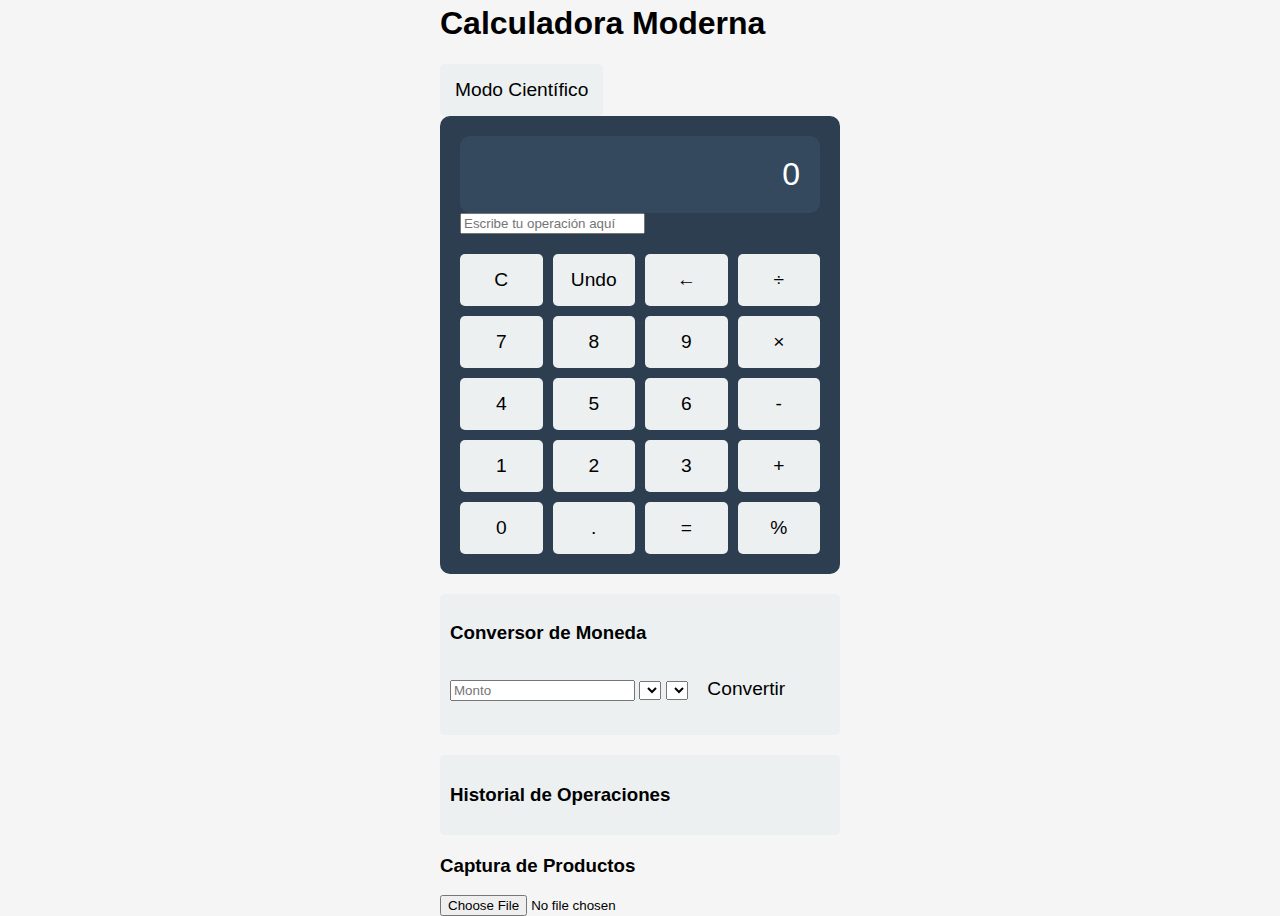
==== index.html @ 0acf36b3 "Primer commit: subir la calculadora y convertidor" ====
<!DOCTYPE html>
<html lang="es">
<head>
    <meta charset="UTF-8">
    <meta name="viewport" content="width=device-width, initial-scale=1.0">
    <title>Calculadora Moderna</title>
    <link rel="stylesheet" href="style.css">
</head>
<body>
    <div class="container">
        <h1>Calculadora Moderna</h1>

        <!-- Botón para cambiar entre básico y científico -->
        <div class="mode-toggle">
            <button onclick="toggleMode()">Modo Científico</button>
        </div>

        <!-- Sección de la calculadora -->
        <div class="calculator">
            <div id="display" class="display">0</div>

            <!-- Campo de entrada para escritura manual -->
            <input type="text" id="manualInput" placeholder="Escribe tu operación aquí" onkeyup="evaluateInput(event)">

            <!-- Botones de la calculadora básica -->
            <div class="buttons basic-mode">
                <button onclick="clearDisplay()">C</button>
                <button onclick="undo()">Undo</button> <!-- Nuevo botón de Undo -->
                <button onclick="deleteLast()">←</button>
                <button onclick="appendToDisplay('/')">÷</button>

                <button onclick="appendToDisplay('7')">7</button>
                <button onclick="appendToDisplay('8')">8</button>
                <button onclick="appendToDisplay('9')">9</button>
                <button onclick="appendToDisplay('*')">×</button>

                <button onclick="appendToDisplay('4')">4</button>
                <button onclick="appendToDisplay('5')">5</button>
                <button onclick="appendToDisplay('6')">6</button>
                <button onclick="appendToDisplay('-')">-</button>

                <button onclick="appendToDisplay('1')">1</button>
                <button onclick="appendToDisplay('2')">2</button>
                <button onclick="appendToDisplay('3')">3</button>
                <button onclick="appendToDisplay('+')">+</button>

                <button onclick="appendToDisplay('0')" class="zero">0</button>
                <button onclick="appendToDisplay('.')">.</button>
                <button onclick="calculate()">=</button>
                <button onclick="calculatePercentage()">%</button> <!-- Nuevo botón de Porcentaje -->
            </div>

            <!-- Botones de la calculadora científica -->
            <div class="buttons scientific-mode" style="display:none;">
                <button onclick="appendToDisplay('sin(')">sin</button>
                <button onclick="appendToDisplay('cos(')">cos</button>
                <button onclick="appendToDisplay('tan(')">tan</button>
                <button onclick="appendToDisplay('sqrt(')">√</button>

                <button onclick="appendToDisplay('log(')">log</button>
                <button onclick="appendToDisplay('pow(')">^</button>
                <button onclick="appendToDisplay('exp(')">exp</button>
                <button onclick="appendToDisplay('(')">(</button>

                <button onclick="appendToDisplay(')')">)</button>
                <button onclick="clearDisplay()">C</button>
                <button onclick="deleteLast()">←</button>
                <button onclick="calculate()">=</button>
            </div>
        </div>

        <!-- Sección de conversión de moneda -->
        <div class="currency-converter">
            <h3>Conversor de Moneda</h3>
            <input type="number" id="amount" placeholder="Monto">
            <select id="fromCurrency"></select>
            <select id="toCurrency"></select>
            <button onclick="convertCurrency()">Convertir</button>
            <div id="conversionResult"></div>
        </div>

        <!-- Sección del historial -->
        <div class="history">
            <h3>Historial de Operaciones</h3>
            <ul id="historyList"></ul>
        </div>

        <!-- Sección para capturar imágenes -->
        <div class="photo-section">
            <h3>Captura de Productos</h3>
            <input type="file" accept="image/*" id="capture" onchange="addPhoto()">
            <div id="photoGallery"></div>
        </div>
    </div>

    <script src="script.js"></script>
</body>
</html>
---- style.css ----
body {
    font-family: Arial, sans-serif;
    display: flex;
    justify-content: center;
    align-items: center;
    background-color: #f5f5f5;
    height: 100vh;
    margin: 0;
}

.container {
    width: 400px;
}

.calculator {
    background-color: #2c3e50;
    padding: 20px;
    border-radius: 10px;
}

.display {
    background-color: #34495e;
    color: white;
    font-size: 2em;
    padding: 20px;
    text-align: right;
    border-radius: 10px;
}

.buttons {
    display: grid;
    grid-template-columns: repeat(4, 1fr);
    grid-gap: 10px;
    margin-top: 20px;
}

button {
    font-size: 1.2em;
    padding: 15px;
    background-color: #ecf0f1;
    border: none;
    border-radius: 5px;
    cursor: pointer;
}

button:active {
    background-color: #bdc3c7;
}

.history {
    margin-top: 20px;
    background-color: #ecf0f1;
    padding: 10px;
    border-radius: 5px;
}

#historyList {
    list-style-type: none;
    padding: 0;
}

.history-list-item {
    display: flex;
    justify-content: space-between;
    margin-bottom: 5px;
}

.history-list-item button {
    background-color: #e74c3c;
    color: white;
    border: none;
    border-radius: 3px;
    cursor: pointer;
}

.photo-section {
    margin-top: 20px;
}

#photoGallery {
    display: flex;
    flex-wrap: wrap;
}

#photoGallery img {
    width: 80px;
    height: 80px;
    margin: 5px;
    border-radius: 5px;
}

/* Estilos para la sección de conversión de moneda */
.currency-converter {
    margin-top: 20px;
    background-color: #ecf0f1;
    padding: 10px;
    border-radius: 5px;
}

#conversionResult {
    margin-top: 10px;
    font-size: 1.2em;
}
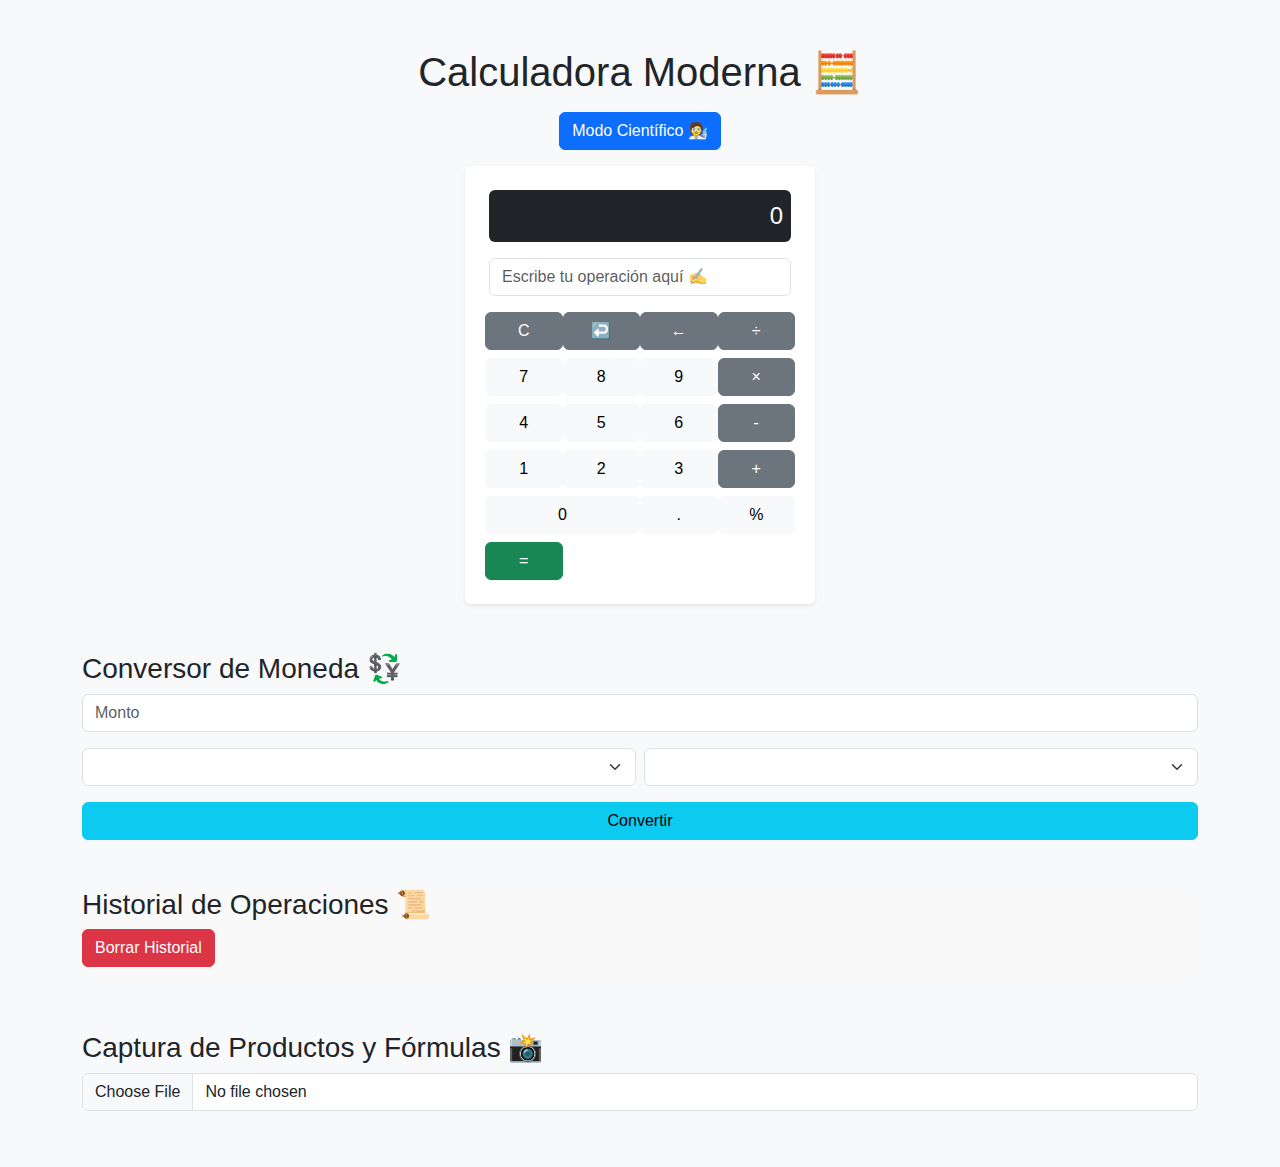
==== commit 69b70b73: "Actualizacion" ====
--- a/index.html
+++ b/index.html
@@ -4,95 +4,107 @@
     <meta charset="UTF-8">
     <meta name="viewport" content="width=device-width, initial-scale=1.0">
     <title>Calculadora Moderna</title>
+    <link href="https://cdn.jsdelivr.net/npm/bootstrap@5.3.0-alpha3/dist/css/bootstrap.min.css" rel="stylesheet">
     <link rel="stylesheet" href="style.css">
 </head>
-<body>
-    <div class="container">
-        <h1>Calculadora Moderna</h1>
+<body class="bg-light">
+
+    <div class="container my-5">
+        <h1 class="text-center">Calculadora Moderna 🧮</h1>
 
         <!-- Botón para cambiar entre básico y científico -->
-        <div class="mode-toggle">
-            <button onclick="toggleMode()">Modo Científico</button>
+        <div class="text-center my-3">
+            <button class="btn btn-primary" onclick="toggleMode()">Modo Científico 🧑‍🔬</button>
         </div>
 
         <!-- Sección de la calculadora -->
-        <div class="calculator">
-            <div id="display" class="display">0</div>
+        <div class="calculator bg-white p-4 rounded shadow-sm mx-auto" style="max-width: 350px;">
+            <div id="display" class="display text-end mb-3 p-2 bg-dark text-white rounded">0</div>
 
             <!-- Campo de entrada para escritura manual -->
-            <input type="text" id="manualInput" placeholder="Escribe tu operación aquí" onkeyup="evaluateInput(event)">
+            <input type="text" id="manualInput" class="form-control mb-3" placeholder="Escribe tu operación aquí ✍️" onkeyup="evaluateInput(event)">
 
             <!-- Botones de la calculadora básica -->
-            <div class="buttons basic-mode">
-                <button onclick="clearDisplay()">C</button>
-                <button onclick="undo()">Undo</button> <!-- Nuevo botón de Undo -->
-                <button onclick="deleteLast()">←</button>
-                <button onclick="appendToDisplay('/')">÷</button>
+            <div class="buttons basic-mode row g-2">
+                <button class="btn btn-secondary col-3" onclick="clearDisplay()">C</button>
+                <button class="btn btn-secondary col-3" onclick="undo()">↩️</button>
+                <button class="btn btn-secondary col-3" onclick="deleteLast()">←</button>
+                <button class="btn btn-secondary col-3" onclick="appendToDisplay('/')">÷</button>
 
-                <button onclick="appendToDisplay('7')">7</button>
-                <button onclick="appendToDisplay('8')">8</button>
-                <button onclick="appendToDisplay('9')">9</button>
-                <button onclick="appendToDisplay('*')">×</button>
+                <button class="btn btn-light col-3" onclick="appendToDisplay('7')">7</button>
+                <button class="btn btn-light col-3" onclick="appendToDisplay('8')">8</button>
+                <button class="btn btn-light col-3" onclick="appendToDisplay('9')">9</button>
+                <button class="btn btn-secondary col-3" onclick="appendToDisplay('*')">×</button>
 
-                <button onclick="appendToDisplay('4')">4</button>
-                <button onclick="appendToDisplay('5')">5</button>
-                <button onclick="appendToDisplay('6')">6</button>
-                <button onclick="appendToDisplay('-')">-</button>
+                <button class="btn btn-light col-3" onclick="appendToDisplay('4')">4</button>
+                <button class="btn btn-light col-3" onclick="appendToDisplay('5')">5</button>
+                <button class="btn btn-light col-3" onclick="appendToDisplay('6')">6</button>
+                <button class="btn btn-secondary col-3" onclick="appendToDisplay('-')">-</button>
 
-                <button onclick="appendToDisplay('1')">1</button>
-                <button onclick="appendToDisplay('2')">2</button>
-                <button onclick="appendToDisplay('3')">3</button>
-                <button onclick="appendToDisplay('+')">+</button>
+                <button class="btn btn-light col-3" onclick="appendToDisplay('1')">1</button>
+                <button class="btn btn-light col-3" onclick="appendToDisplay('2')">2</button>
+                <button class="btn btn-light col-3" onclick="appendToDisplay('3')">3</button>
+                <button class="btn btn-secondary col-3" onclick="appendToDisplay('+')">+</button>
 
-                <button onclick="appendToDisplay('0')" class="zero">0</button>
-                <button onclick="appendToDisplay('.')">.</button>
-                <button onclick="calculate()">=</button>
-                <button onclick="calculatePercentage()">%</button> <!-- Nuevo botón de Porcentaje -->
+                <button class="btn btn-light col-6" onclick="appendToDisplay('0')">0</button>
+                <button class="btn btn-light col-3" onclick="appendToDisplay('.')">.</button>
+                <!-- Botón de porcentaje restaurado -->
+                <button class="btn btn-light col-3" onclick="appendToDisplay('%')">%</button>
+                <button class="btn btn-success col-3" onclick="calculate()">=</button>
             </div>
 
             <!-- Botones de la calculadora científica -->
-            <div class="buttons scientific-mode" style="display:none;">
-                <button onclick="appendToDisplay('sin(')">sin</button>
-                <button onclick="appendToDisplay('cos(')">cos</button>
-                <button onclick="appendToDisplay('tan(')">tan</button>
-                <button onclick="appendToDisplay('sqrt(')">√</button>
+            <div class="buttons scientific-mode row g-2" style="display:none;">
+                <button class="btn btn-light col-3" onclick="appendToDisplay('sin(')">sin</button>
+                <button class="btn btn-light col-3" onclick="appendToDisplay('cos(')">cos</button>
+                <button class="btn btn-light col-3" onclick="appendToDisplay('tan(')">tan</button>
+                <button class="btn btn-light col-3" onclick="appendToDisplay('sqrt(')">√</button>
 
-                <button onclick="appendToDisplay('log(')">log</button>
-                <button onclick="appendToDisplay('pow(')">^</button>
-                <button onclick="appendToDisplay('exp(')">exp</button>
-                <button onclick="appendToDisplay('(')">(</button>
+                <button class="btn btn-light col-3" onclick="appendToDisplay('log(')">log</button>
+                <button class="btn btn-light col-3" onclick="appendToDisplay('pow(')">^</button>
+                <button class="btn btn-light col-3" onclick="appendToDisplay('exp(')">exp</button>
+                <button class="btn btn-light col-3" onclick="appendToDisplay('(')">(</button>
 
-                <button onclick="appendToDisplay(')')">)</button>
-                <button onclick="clearDisplay()">C</button>
-                <button onclick="deleteLast()">←</button>
-                <button onclick="calculate()">=</button>
+                <button class="btn btn-light col-3" onclick="appendToDisplay(')')">)</button>
+                <button class="btn btn-secondary col-3" onclick="clearDisplay()">C</button>
+                <button class="btn btn-secondary col-3" onclick="deleteLast()">←</button>
+                <button class="btn btn-success col-3" onclick="calculate()">=</button>
             </div>
         </div>
 
         <!-- Sección de conversión de moneda -->
-        <div class="currency-converter">
-            <h3>Conversor de Moneda</h3>
-            <input type="number" id="amount" placeholder="Monto">
-            <select id="fromCurrency"></select>
-            <select id="toCurrency"></select>
-            <button onclick="convertCurrency()">Convertir</button>
-            <div id="conversionResult"></div>
+        <div class="currency-converter my-5">
+            <h3>Conversor de Moneda 💱</h3>
+            <input type="number" id="amount" class="form-control mb-3" placeholder="Monto">
+            <div class="row g-2">
+                <div class="col-6">
+                    <select id="fromCurrency" class="form-select"></select>
+                </div>
+                <div class="col-6">
+                    <select id="toCurrency" class="form-select"></select>
+                </div>
+            </div>
+            <button class="btn btn-info mt-3 w-100" onclick="convertCurrency()">Convertir</button>
+            <div id="conversionResult" class="mt-3 text-center"></div>
         </div>
 
         <!-- Sección del historial -->
         <div class="history">
-            <h3>Historial de Operaciones</h3>
-            <ul id="historyList"></ul>
+            <h3>Historial de Operaciones 📜</h3>
+            <button class="btn btn-danger mb-3" onclick="clearHistory()">Borrar Historial</button>
+            <ul id="historyList" class="list-group"></ul>
         </div>
 
-        <!-- Sección para capturar imágenes -->
-        <div class="photo-section">
-            <h3>Captura de Productos</h3>
-            <input type="file" accept="image/*" id="capture" onchange="addPhoto()">
-            <div id="photoGallery"></div>
+        <!-- Sección para capturar imágenes y detectar fórmulas -->
+        <div class="photo-section my-5">
+            <h3>Captura de Productos y Fórmulas 📸</h3>
+            <!-- Opción de sacar fotos restaurada -->
+            <input type="file" accept="image/*;capture=camera" id="capture" class="form-control mb-3" onchange="addPhoto()">
+            <div id="photoGallery" class="row g-2"></div>
         </div>
     </div>
 
     <script src="script.js"></script>
+    <script src="https://cdn.jsdelivr.net/npm/bootstrap@5.3.0-alpha3/dist/js/bootstrap.bundle.min.js"></script>
 </body>
 </html>
--- a/style.css
+++ b/style.css
@@ -1,103 +1,33 @@
 body {
     font-family: Arial, sans-serif;
-    display: flex;
-    justify-content: center;
-    align-items: center;
     background-color: #f5f5f5;
-    height: 100vh;
     margin: 0;
 }
 
-.container {
-    width: 400px;
-}
-
 .calculator {
-    background-color: #2c3e50;
-    padding: 20px;
-    border-radius: 10px;
+    max-width: 100%;
 }
 
 .display {
     background-color: #34495e;
     color: white;
-    font-size: 2em;
-    padding: 20px;
+    font-size: 1.5em;
     text-align: right;
-    border-radius: 10px;
-}
-
-.buttons {
-    display: grid;
-    grid-template-columns: repeat(4, 1fr);
-    grid-gap: 10px;
-    margin-top: 20px;
+    border-radius: 5px;
+    padding: 10px;
 }
 
 button {
-    font-size: 1.2em;
-    padding: 15px;
-    background-color: #ecf0f1;
-    border: none;
-    border-radius: 5px;
-    cursor: pointer;
-}
-
-button:active {
-    background-color: #bdc3c7;
+    font-size: 1.1em;
+    padding: 10px;
 }
 
 .history {
-    margin-top: 20px;
-    background-color: #ecf0f1;
-    padding: 10px;
+    background-color: #f9f9f9;
+}
+
+.photo-section img {
+    max-width: 100%;
+    height: auto;
     border-radius: 5px;
 }
-
-#historyList {
-    list-style-type: none;
-    padding: 0;
-}
-
-.history-list-item {
-    display: flex;
-    justify-content: space-between;
-    margin-bottom: 5px;
-}
-
-.history-list-item button {
-    background-color: #e74c3c;
-    color: white;
-    border: none;
-    border-radius: 3px;
-    cursor: pointer;
-}
-
-.photo-section {
-    margin-top: 20px;
-}
-
-#photoGallery {
-    display: flex;
-    flex-wrap: wrap;
-}
-
-#photoGallery img {
-    width: 80px;
-    height: 80px;
-    margin: 5px;
-    border-radius: 5px;
-}
-
-/* Estilos para la sección de conversión de moneda */
-.currency-converter {
-    margin-top: 20px;
-    background-color: #ecf0f1;
-    padding: 10px;
-    border-radius: 5px;
-}
-
-#conversionResult {
-    margin-top: 10px;
-    font-size: 1.2em;
-}
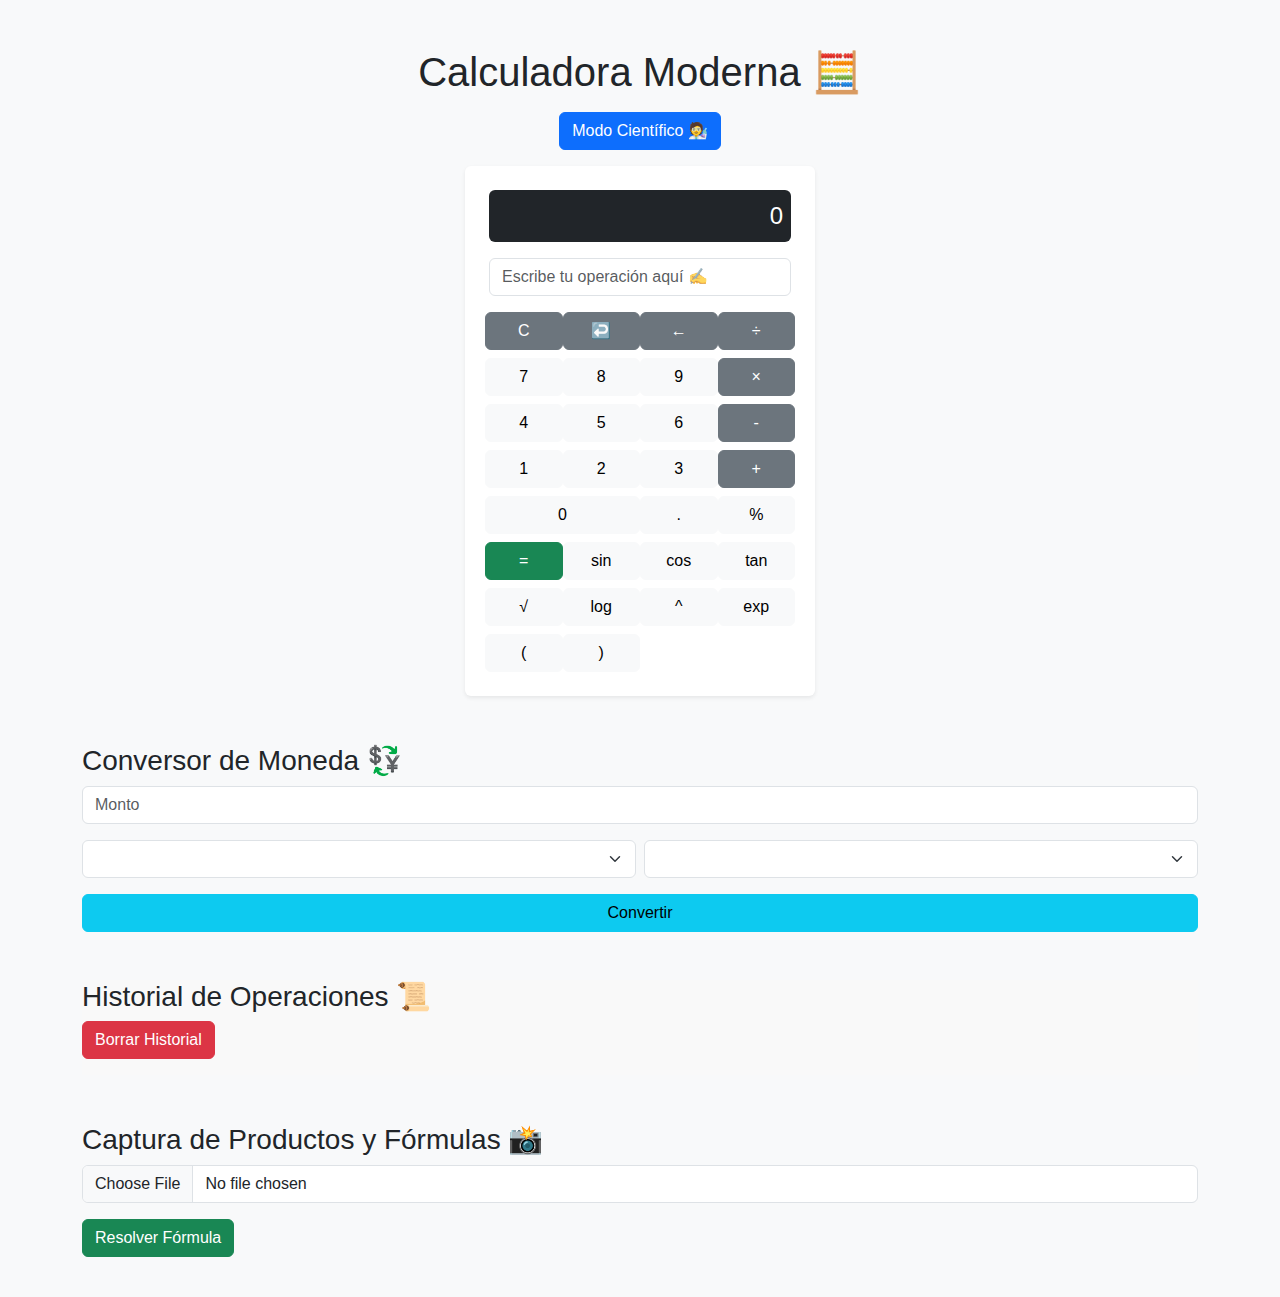
==== commit e38eff03: "Descripción de los cambios realizados" ====
--- a/index.html
+++ b/index.html
@@ -24,8 +24,8 @@
             <!-- Campo de entrada para escritura manual -->
             <input type="text" id="manualInput" class="form-control mb-3" placeholder="Escribe tu operación aquí ✍️" onkeyup="evaluateInput(event)">
 
-            <!-- Botones de la calculadora básica -->
-            <div class="buttons basic-mode row g-2">
+            <!-- Botones de la calculadora (básico y científico en la misma sección) -->
+            <div class="buttons row g-2">
                 <button class="btn btn-secondary col-3" onclick="clearDisplay()">C</button>
                 <button class="btn btn-secondary col-3" onclick="undo()">↩️</button>
                 <button class="btn btn-secondary col-3" onclick="deleteLast()">←</button>
@@ -48,13 +48,10 @@
 
                 <button class="btn btn-light col-6" onclick="appendToDisplay('0')">0</button>
                 <button class="btn btn-light col-3" onclick="appendToDisplay('.')">.</button>
-                <!-- Botón de porcentaje restaurado -->
                 <button class="btn btn-light col-3" onclick="appendToDisplay('%')">%</button>
                 <button class="btn btn-success col-3" onclick="calculate()">=</button>
-            </div>
 
-            <!-- Botones de la calculadora científica -->
-            <div class="buttons scientific-mode row g-2" style="display:none;">
+                <!-- Botones científicos -->
                 <button class="btn btn-light col-3" onclick="appendToDisplay('sin(')">sin</button>
                 <button class="btn btn-light col-3" onclick="appendToDisplay('cos(')">cos</button>
                 <button class="btn btn-light col-3" onclick="appendToDisplay('tan(')">tan</button>
@@ -66,9 +63,6 @@
                 <button class="btn btn-light col-3" onclick="appendToDisplay('(')">(</button>
 
                 <button class="btn btn-light col-3" onclick="appendToDisplay(')')">)</button>
-                <button class="btn btn-secondary col-3" onclick="clearDisplay()">C</button>
-                <button class="btn btn-secondary col-3" onclick="deleteLast()">←</button>
-                <button class="btn btn-success col-3" onclick="calculate()">=</button>
             </div>
         </div>
 
@@ -98,8 +92,8 @@
         <!-- Sección para capturar imágenes y detectar fórmulas -->
         <div class="photo-section my-5">
             <h3>Captura de Productos y Fórmulas 📸</h3>
-            <!-- Opción de sacar fotos restaurada -->
-            <input type="file" accept="image/*;capture=camera" id="capture" class="form-control mb-3" onchange="addPhoto()">
+            <input type="file" accept="image/*;capture=camera" id="capture" class="form-control mb-3" onchange="detectFormula()">
+            <button class="btn btn-success" onclick="processFormula()">Resolver Fórmula</button>
             <div id="photoGallery" class="row g-2"></div>
         </div>
     </div>
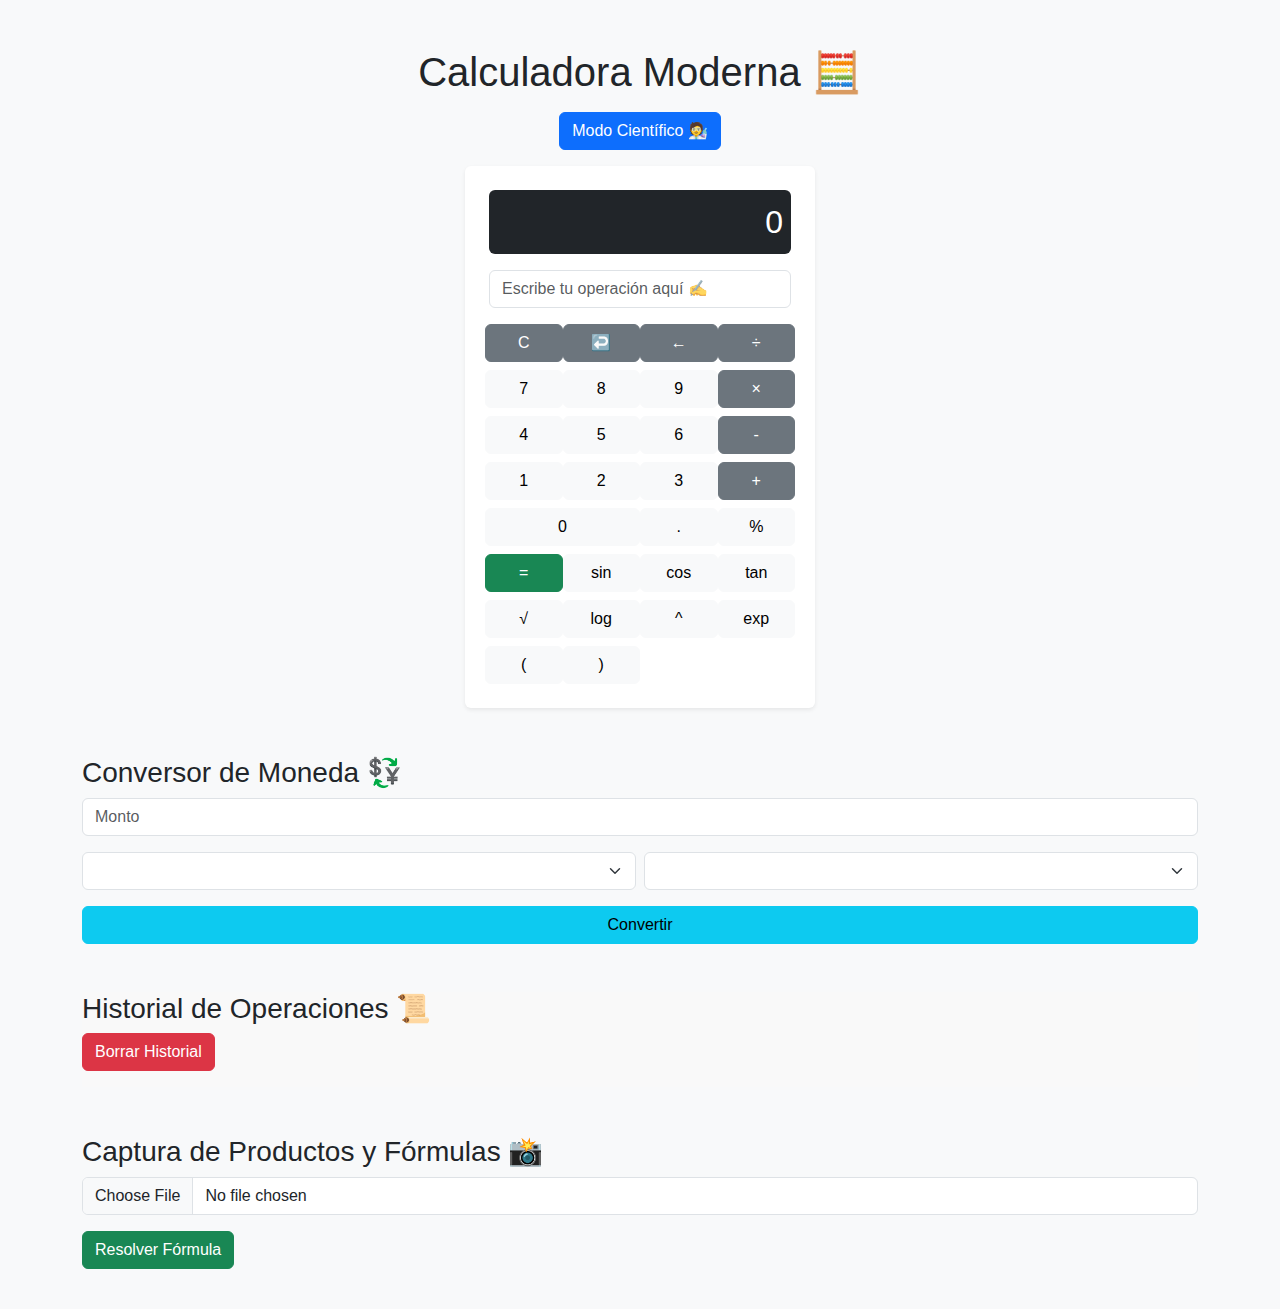
==== commit 762daabb: "Descripción de los cambios realizados" ====
--- a/index.html
+++ b/index.html
@@ -6,25 +6,30 @@
     <title>Calculadora Moderna</title>
     <link href="https://cdn.jsdelivr.net/npm/bootstrap@5.3.0-alpha3/dist/css/bootstrap.min.css" rel="stylesheet">
     <link rel="stylesheet" href="style.css">
+    <style>
+        .display {
+            font-size: 2rem; /* Tamaño inicial del texto */
+            transition: font-size 0.2s ease; /* Animación para el cambio de tamaño */
+            overflow-wrap: break-word; /* Permite que el texto se divida si es demasiado largo */
+            word-wrap: break-word; /* Compatibilidad con navegadores más antiguos */
+            white-space: normal; /* Permitir saltos de línea */
+        }
+    </style>
 </head>
 <body class="bg-light">
 
     <div class="container my-5">
         <h1 class="text-center">Calculadora Moderna 🧮</h1>
 
-        <!-- Botón para cambiar entre básico y científico -->
         <div class="text-center my-3">
             <button class="btn btn-primary" onclick="toggleMode()">Modo Científico 🧑‍🔬</button>
         </div>
 
-        <!-- Sección de la calculadora -->
         <div class="calculator bg-white p-4 rounded shadow-sm mx-auto" style="max-width: 350px;">
             <div id="display" class="display text-end mb-3 p-2 bg-dark text-white rounded">0</div>
 
-            <!-- Campo de entrada para escritura manual -->
             <input type="text" id="manualInput" class="form-control mb-3" placeholder="Escribe tu operación aquí ✍️" onkeyup="evaluateInput(event)">
 
-            <!-- Botones de la calculadora (básico y científico en la misma sección) -->
             <div class="buttons row g-2">
                 <button class="btn btn-secondary col-3" onclick="clearDisplay()">C</button>
                 <button class="btn btn-secondary col-3" onclick="undo()">↩️</button>
@@ -51,7 +56,6 @@
                 <button class="btn btn-light col-3" onclick="appendToDisplay('%')">%</button>
                 <button class="btn btn-success col-3" onclick="calculate()">=</button>
 
-                <!-- Botones científicos -->
                 <button class="btn btn-light col-3" onclick="appendToDisplay('sin(')">sin</button>
                 <button class="btn btn-light col-3" onclick="appendToDisplay('cos(')">cos</button>
                 <button class="btn btn-light col-3" onclick="appendToDisplay('tan(')">tan</button>
@@ -66,7 +70,6 @@
             </div>
         </div>
 
-        <!-- Sección de conversión de moneda -->
         <div class="currency-converter my-5">
             <h3>Conversor de Moneda 💱</h3>
             <input type="number" id="amount" class="form-control mb-3" placeholder="Monto">
@@ -82,14 +85,12 @@
             <div id="conversionResult" class="mt-3 text-center"></div>
         </div>
 
-        <!-- Sección del historial -->
         <div class="history">
             <h3>Historial de Operaciones 📜</h3>
             <button class="btn btn-danger mb-3" onclick="clearHistory()">Borrar Historial</button>
             <ul id="historyList" class="list-group"></ul>
         </div>
 
-        <!-- Sección para capturar imágenes y detectar fórmulas -->
         <div class="photo-section my-5">
             <h3>Captura de Productos y Fórmulas 📸</h3>
             <input type="file" accept="image/*;capture=camera" id="capture" class="form-control mb-3" onchange="detectFormula()">
@@ -98,7 +99,92 @@
         </div>
     </div>
 
-    <script src="script.js"></script>
-    <script src="https://cdn.jsdelivr.net/npm/bootstrap@5.3.0-alpha3/dist/js/bootstrap.bundle.min.js"></script>
+    <script>
+        let historyList = []; // Almacena el historial de operaciones
+
+        function appendToDisplay(value) {
+            const display = document.getElementById("display");
+            // Si el display es "0", limpiamos el display
+            if (display.innerText === "0") {
+                display.innerText = value;
+            } else {
+                display.innerText += value;
+            }
+            adjustDisplayFontSize(); // Ajusta el tamaño del texto
+        }
+
+        function calculate() {
+            const display = document.getElementById("display");
+            const operation = display.innerText; // Obtiene la operación actual
+            try {
+                const result = eval(operation); // Calcula el resultado
+                historyList.push(`${operation} = ${result}`); // Guarda el historial
+                updateHistory(); // Actualiza el historial en la interfaz
+                display.innerText = result; // Muestra el resultado
+                adjustDisplayFontSize(); // Ajusta el tamaño del texto
+            } catch (error) {
+                display.innerText = "Error"; // Maneja el error
+            }
+        }
+
+        function updateHistory() {
+            const historyListElement = document.getElementById("historyList");
+            historyListElement.innerHTML = ""; // Limpia la lista antes de actualizar
+            historyList.forEach(entry => {
+                const li = document.createElement("li");
+                li.classList.add("list-group-item");
+                li.innerText = entry; // Muestra cada entrada del historial
+                historyListElement.appendChild(li);
+            });
+        }
+
+        function adjustDisplayFontSize() {
+            const display = document.getElementById("display");
+            const maxFontSize = 2; // Tamaño máximo del texto
+            const minFontSize = 0.5; // Tamaño mínimo del texto
+
+            // Cambia el tamaño del texto en función de la longitud del contenido
+            const length = display.innerText.length;
+            const newSize = Math.max(minFontSize, Math.min(maxFontSize, maxFontSize - (length / 20)));
+
+            display.style.fontSize = newSize + "rem"; // Aplica el nuevo tamaño
+        }
+
+        function clearDisplay() {
+            document.getElementById("display").innerText = "0"; // Limpia el display
+            adjustDisplayFontSize(); // Ajusta el tamaño del texto
+        }
+
+        function undo() {
+            const display = document.getElementById("display");
+            display.innerText = display.innerText.slice(0, -1) || "0"; // Elimina el último carácter
+            adjustDisplayFontSize(); // Ajusta el tamaño del texto
+        }
+
+        function deleteLast() {
+            const display = document.getElementById("display");
+            const value = display.innerText;
+            display.innerText = value.slice(0, -1); // Borra el último carácter
+            adjustDisplayFontSize(); // Ajusta el tamaño del texto
+        }
+
+        function clearHistory() {
+            historyList = []; // Limpia el historial
+            updateHistory(); // Actualiza la interfaz
+        }
+
+        // Aquí puedes añadir funciones para el conversor de moneda y la detección de fórmulas
+        function convertCurrency() {
+            // Lógica para el conversor de moneda
+        }
+
+        function detectFormula() {
+            // Lógica para la detección de fórmula
+        }
+
+        function processFormula() {
+            // Lógica para procesar la fórmula
+        }
+    </script>
 </body>
 </html>
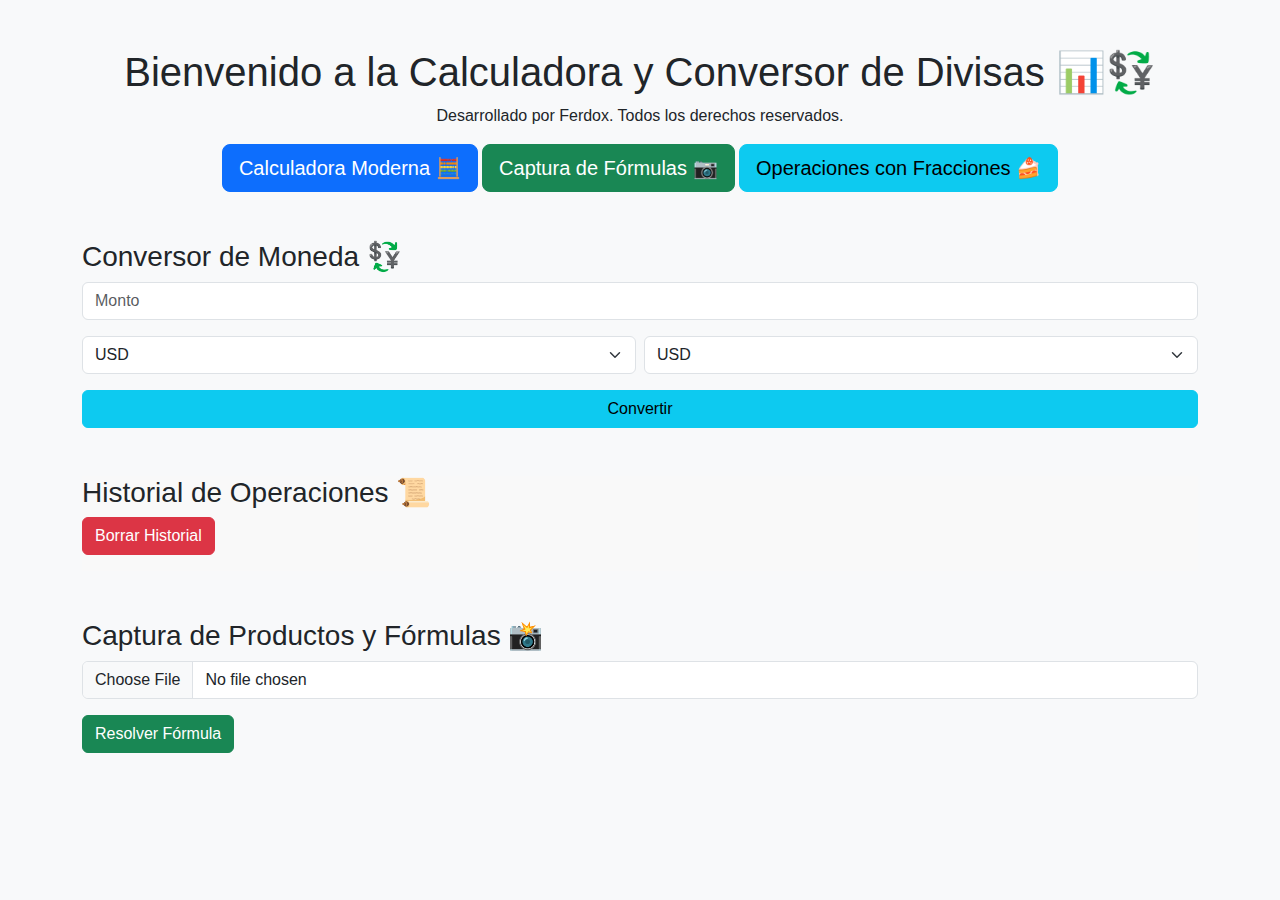
==== commit 9dc2f5c2: "Descripción de los cambios realizados" ====
--- a/index.html
+++ b/index.html
@@ -3,7 +3,7 @@
 <head>
     <meta charset="UTF-8">
     <meta name="viewport" content="width=device-width, initial-scale=1.0">
-    <title>Calculadora Moderna</title>
+    <title>Calculadora y Conversor de Divisas</title>
     <link href="https://cdn.jsdelivr.net/npm/bootstrap@5.3.0-alpha3/dist/css/bootstrap.min.css" rel="stylesheet">
     <link rel="stylesheet" href="style.css">
     <style>
@@ -19,13 +19,23 @@
 <body class="bg-light">
 
     <div class="container my-5">
-        <h1 class="text-center">Calculadora Moderna 🧮</h1>
-
-        <div class="text-center my-3">
-            <button class="btn btn-primary" onclick="toggleMode()">Modo Científico 🧑‍🔬</button>
-        </div>
-
-        <div class="calculator bg-white p-4 rounded shadow-sm mx-auto" style="max-width: 350px;">
+        <h1 class="text-center">Bienvenido a la Calculadora y Conversor de Divisas 📊💱</h1>
+        <p class="text-center">Desarrollado por Ferdox. Todos los derechos reservados.</p>
+
+        <div class="text-center mb-4">
+            <a href="#" class="btn btn-primary btn-lg" onclick="toggleCalculator()">Calculadora Moderna 🧮</a>
+            <a href="capture_formula.html" class="btn btn-success btn-lg">Captura de Fórmulas 📷</a>
+            <a href="fractions.html" class="btn btn-info btn-lg">Operaciones con Fracciones 🍰</a>
+        </div>
+
+        <!-- Sección de la Calculadora Moderna -->
+        <div class="calculator bg-white p-4 rounded shadow-sm mx-auto" style="max-width: 350px; display: none;">
+            <h2 class="text-center">Calculadora Moderna 🧮</h2>
+
+            <div class="text-center my-3">
+                <button class="btn btn-primary" onclick="toggleMode()">Modo Científico 🧑‍🔬</button>
+            </div>
+
             <div id="display" class="display text-end mb-3 p-2 bg-dark text-white rounded">0</div>
 
             <input type="text" id="manualInput" class="form-control mb-3" placeholder="Escribe tu operación aquí ✍️" onkeyup="evaluateInput(event)">
@@ -70,6 +80,7 @@
             </div>
         </div>
 
+        <!-- Sección de Conversor de Divisas -->
         <div class="currency-converter my-5">
             <h3>Conversor de Moneda 💱</h3>
             <input type="number" id="amount" class="form-control mb-3" placeholder="Monto">
@@ -104,7 +115,6 @@
 
         function appendToDisplay(value) {
             const display = document.getElementById("display");
-            // Si el display es "0", limpiamos el display
             if (display.innerText === "0") {
                 display.innerText = value;
             } else {
@@ -143,11 +153,9 @@
             const maxFontSize = 2; // Tamaño máximo del texto
             const minFontSize = 0.5; // Tamaño mínimo del texto
 
-            // Cambia el tamaño del texto en función de la longitud del contenido
             const length = display.innerText.length;
             const newSize = Math.max(minFontSize, Math.min(maxFontSize, maxFontSize - (length / 20)));
-
-            display.style.fontSize = newSize + "rem"; // Aplica el nuevo tamaño
+            display.style.fontSize = newSize + 'rem'; // Ajusta el tamaño del texto
         }
 
         function clearDisplay() {
@@ -163,28 +171,66 @@
 
         function deleteLast() {
             const display = document.getElementById("display");
-            const value = display.innerText;
-            display.innerText = value.slice(0, -1); // Borra el último carácter
-            adjustDisplayFontSize(); // Ajusta el tamaño del texto
+            display.innerText = display.innerText.slice(0, -1); // Elimina el último carácter
+            adjustDisplayFontSize(); // Ajusta el tamaño del texto
+        }
+
+        function toggleCalculator() {
+            const calculator = document.querySelector('.calculator');
+            calculator.style.display = calculator.style.display === 'none' ? 'block' : 'none'; // Alterna la visibilidad de la calculadora
+        }
+
+        function convertCurrency() {
+            const amount = document.getElementById("amount").value;
+            const fromCurrency = document.getElementById("fromCurrency").value;
+            const toCurrency = document.getElementById("toCurrency").value;
+
+            if (!amount || !fromCurrency || !toCurrency) {
+                alert("Por favor, ingrese un monto y seleccione las monedas."); // Verifica la entrada
+                return;
+            }
+
+            // Aquí se puede incluir la lógica para la conversión de divisas
+            const conversionRate = 1; // Asumir una tasa de conversión de ejemplo
+            const result = amount * conversionRate; // Realiza la conversión
+            document.getElementById("conversionResult").innerText = `Resultado: ${result} ${toCurrency}`; // Muestra el resultado
         }
 
         function clearHistory() {
             historyList = []; // Limpia el historial
-            updateHistory(); // Actualiza la interfaz
-        }
-
-        // Aquí puedes añadir funciones para el conversor de moneda y la detección de fórmulas
-        function convertCurrency() {
-            // Lógica para el conversor de moneda
+            updateHistory(); // Actualiza el historial en la interfaz
         }
 
         function detectFormula() {
-            // Lógica para la detección de fórmula
+            const input = document.getElementById('capture');
+            const file = input.files[0]; // Obtiene la imagen cargada
+            if (file) {
+                const img = document.createElement('img');
+                img.src = URL.createObjectURL(file); // Crea una URL para la imagen
+                img.className = 'img-thumbnail col-4'; // Estilo para la imagen
+                document.getElementById('photoGallery').appendChild(img); // Agrega la imagen a la galería
+            }
         }
 
         function processFormula() {
-            // Lógica para procesar la fórmula
-        }
+            // Aquí puedes implementar la lógica para procesar y resolver la fórmula de la imagen
+            alert("Función de resolución de fórmulas aún no implementada.");
+        }
+
+        // Llenar las opciones de monedas (ejemplo)
+        const currencyOptions = ["USD", "EUR", "GBP", "JPY", "COP"]; // Ejemplo de monedas
+        const fromCurrencySelect = document.getElementById("fromCurrency");
+        const toCurrencySelect = document.getElementById("toCurrency");
+        currencyOptions.forEach(currency => {
+            const option1 = document.createElement("option");
+            option1.value = currency;
+            option1.text = currency;
+            fromCurrencySelect.appendChild(option1);
+            const option2 = document.createElement("option");
+            option2.value = currency;
+            option2.text = currency;
+            toCurrencySelect.appendChild(option2);
+        });
     </script>
 </body>
 </html>
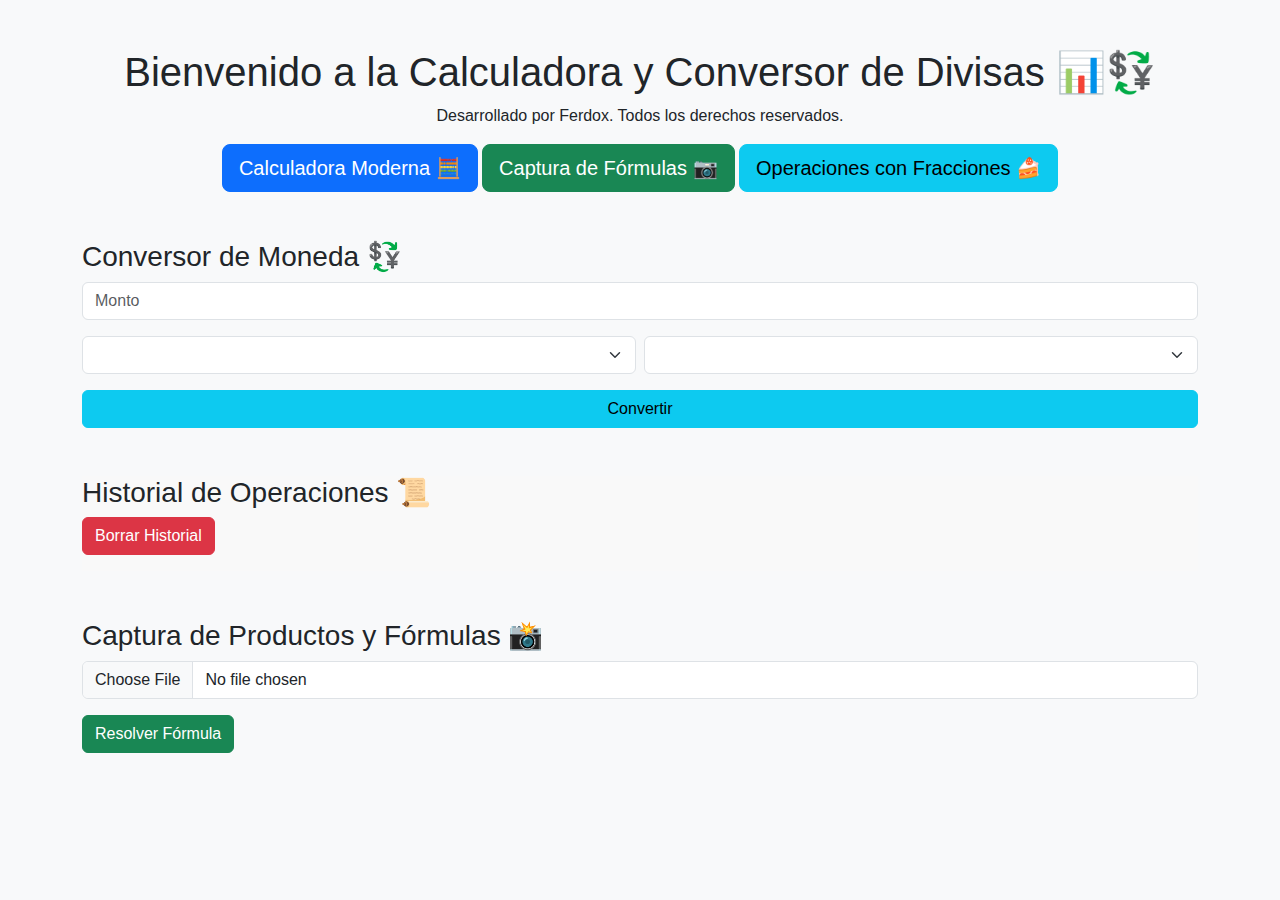
==== commit c8237bd1: "Descripción de los cambios realizados" ====
--- a/index.html
+++ b/index.html
@@ -32,10 +32,6 @@
         <div class="calculator bg-white p-4 rounded shadow-sm mx-auto" style="max-width: 350px; display: none;">
             <h2 class="text-center">Calculadora Moderna 🧮</h2>
 
-            <div class="text-center my-3">
-                <button class="btn btn-primary" onclick="toggleMode()">Modo Científico 🧑‍🔬</button>
-            </div>
-
             <div id="display" class="display text-end mb-3 p-2 bg-dark text-white rounded">0</div>
 
             <input type="text" id="manualInput" class="form-control mb-3" placeholder="Escribe tu operación aquí ✍️" onkeyup="evaluateInput(event)">
@@ -65,18 +61,6 @@
                 <button class="btn btn-light col-3" onclick="appendToDisplay('.')">.</button>
                 <button class="btn btn-light col-3" onclick="appendToDisplay('%')">%</button>
                 <button class="btn btn-success col-3" onclick="calculate()">=</button>
-
-                <button class="btn btn-light col-3" onclick="appendToDisplay('sin(')">sin</button>
-                <button class="btn btn-light col-3" onclick="appendToDisplay('cos(')">cos</button>
-                <button class="btn btn-light col-3" onclick="appendToDisplay('tan(')">tan</button>
-                <button class="btn btn-light col-3" onclick="appendToDisplay('sqrt(')">√</button>
-
-                <button class="btn btn-light col-3" onclick="appendToDisplay('log(')">log</button>
-                <button class="btn btn-light col-3" onclick="appendToDisplay('pow(')">^</button>
-                <button class="btn btn-light col-3" onclick="appendToDisplay('exp(')">exp</button>
-                <button class="btn btn-light col-3" onclick="appendToDisplay('(')">(</button>
-
-                <button class="btn btn-light col-3" onclick="appendToDisplay(')')">)</button>
             </div>
         </div>
 
@@ -112,7 +96,53 @@
 
     <script>
         let historyList = []; // Almacena el historial de operaciones
-
+        let currencyList = {}; // Almacena la lista de divisas y sus países
+
+        // Función para cargar las divisas desde la API
+        async function loadCurrencies() {
+            const response = await fetch('https://api.exchangerate-api.com/v4/latest/USD'); // Usar API gratuita
+            const data = await response.json();
+            currencyList = data.rates;
+            populateCurrencySelectors();
+        }
+
+        function populateCurrencySelectors() {
+            const fromCurrencySelect = document.getElementById('fromCurrency');
+            const toCurrencySelect = document.getElementById('toCurrency');
+
+            fromCurrencySelect.innerHTML = '';
+            toCurrencySelect.innerHTML = '';
+
+            // Añadir una opción por cada divisa
+            for (const [currencyCode, rate] of Object.entries(currencyList)) {
+                const option = document.createElement('option');
+                option.value = currencyCode;
+                option.innerText = `${currencyCode} - ${getCountryName(currencyCode)}`; // Muestra el país
+                fromCurrencySelect.appendChild(option);
+                const option2 = option.cloneNode(true);
+                toCurrencySelect.appendChild(option2);
+            }
+        }
+
+        // Función para obtener el nombre del país por código de divisa
+        function getCountryName(currencyCode) {
+            const countryNames = {
+                'USD': 'Estados Unidos',
+                'EUR': 'Eurozona',
+                'GBP': 'Reino Unido',
+                'JPY': 'Japón',
+                'CAD': 'Canadá',
+                'AUD': 'Australia',
+                'CHF': 'Suiza',
+                'CNY': 'China',
+                'SEK': 'Suecia',
+                'NZD': 'Nueva Zelanda',
+                // Añadir más divisas y sus países según sea necesario
+            };
+            return countryNames[currencyCode] || 'Desconocido';
+        }
+
+        // Lógica de la calculadora
         function appendToDisplay(value) {
             const display = document.getElementById("display");
             if (display.innerText === "0") {
@@ -139,98 +169,97 @@
 
         function updateHistory() {
             const historyListElement = document.getElementById("historyList");
-            historyListElement.innerHTML = ""; // Limpia la lista antes de actualizar
-            historyList.forEach(entry => {
-                const li = document.createElement("li");
-                li.classList.add("list-group-item");
-                li.innerText = entry; // Muestra cada entrada del historial
+            historyListElement.innerHTML = '';
+            historyList.forEach(item => {
+                const li = document.createElement('li');
+                li.className = 'list-group-item';
+                li.textContent = item;
                 historyListElement.appendChild(li);
             });
         }
 
-        function adjustDisplayFontSize() {
-            const display = document.getElementById("display");
-            const maxFontSize = 2; // Tamaño máximo del texto
-            const minFontSize = 0.5; // Tamaño mínimo del texto
-
-            const length = display.innerText.length;
-            const newSize = Math.max(minFontSize, Math.min(maxFontSize, maxFontSize - (length / 20)));
-            display.style.fontSize = newSize + 'rem'; // Ajusta el tamaño del texto
+        function clearHistory() {
+            historyList = []; // Reinicia el historial
+            updateHistory(); // Actualiza la interfaz
         }
 
         function clearDisplay() {
-            document.getElementById("display").innerText = "0"; // Limpia el display
+            document.getElementById("display").innerText = "0"; // Limpia la pantalla
+        }
+
+        function undo() {
+            const display = document.getElementById("display");
+            if (display.innerText.length > 1) {
+                display.innerText = display.innerText.slice(0, -1); // Elimina el último carácter
+            } else {
+                clearDisplay(); // Limpia si solo queda un carácter
+            }
             adjustDisplayFontSize(); // Ajusta el tamaño del texto
         }
 
-        function undo() {
-            const display = document.getElementById("display");
-            display.innerText = display.innerText.slice(0, -1) || "0"; // Elimina el último carácter
+        function deleteLast() {
+            const display = document.getElementById("display");
+            display.innerText = display.innerText.slice(0, -1); // Elimina el último carácter
+            if (display.innerText === "") {
+                display.innerText = "0"; // Resetea a cero si está vacío
+            }
             adjustDisplayFontSize(); // Ajusta el tamaño del texto
         }
 
-        function deleteLast() {
-            const display = document.getElementById("display");
-            display.innerText = display.innerText.slice(0, -1); // Elimina el último carácter
-            adjustDisplayFontSize(); // Ajusta el tamaño del texto
+        function evaluateInput(event) {
+            if (event.key === 'Enter') {
+                calculate(); // Evalúa la operación al presionar Enter
+            }
         }
 
         function toggleCalculator() {
             const calculator = document.querySelector('.calculator');
             calculator.style.display = calculator.style.display === 'none' ? 'block' : 'none'; // Alterna la visibilidad de la calculadora
-        }
-
-        function convertCurrency() {
-            const amount = document.getElementById("amount").value;
-            const fromCurrency = document.getElementById("fromCurrency").value;
-            const toCurrency = document.getElementById("toCurrency").value;
-
-            if (!amount || !fromCurrency || !toCurrency) {
-                alert("Por favor, ingrese un monto y seleccione las monedas."); // Verifica la entrada
+            loadCurrencies(); // Carga las divisas al mostrar la calculadora
+        }
+
+        // Conversión de divisas
+        async function convertCurrency() {
+            const amount = parseFloat(document.getElementById('amount').value);
+            const fromCurrency = document.getElementById('fromCurrency').value;
+            const toCurrency = document.getElementById('toCurrency').value;
+
+            if (!amount || isNaN(amount)) {
+                alert("Por favor, ingresa un monto válido.");
                 return;
             }
 
-            // Aquí se puede incluir la lógica para la conversión de divisas
-            const conversionRate = 1; // Asumir una tasa de conversión de ejemplo
-            const result = amount * conversionRate; // Realiza la conversión
-            document.getElementById("conversionResult").innerText = `Resultado: ${result} ${toCurrency}`; // Muestra el resultado
-        }
-
-        function clearHistory() {
-            historyList = []; // Limpia el historial
-            updateHistory(); // Actualiza el historial en la interfaz
-        }
-
+            const rateFrom = currencyList[fromCurrency];
+            const rateTo = currencyList[toCurrency];
+            const convertedAmount = (amount * rateTo) / rateFrom;
+
+            document.getElementById('conversionResult').innerText = 
+                `${amount} ${fromCurrency} es igual a ${convertedAmount.toFixed(2)} ${toCurrency}.`;
+        }
+
+        // Inicializa la aplicación
+        window.onload = function() {
+            loadCurrencies(); // Carga las divisas al iniciar la página
+        };
+
+        // Ajustar el tamaño de la fuente del display
+        function adjustDisplayFontSize() {
+            const display = document.getElementById("display");
+            if (display.innerText.length > 10) {
+                display.style.fontSize = "1rem"; // Reduce el tamaño del texto
+            } else {
+                display.style.fontSize = "2rem"; // Tamaño normal
+            }
+        }
+
+        // Detecta y procesa la fórmula de la imagen (placeholder)
         function detectFormula() {
-            const input = document.getElementById('capture');
-            const file = input.files[0]; // Obtiene la imagen cargada
-            if (file) {
-                const img = document.createElement('img');
-                img.src = URL.createObjectURL(file); // Crea una URL para la imagen
-                img.className = 'img-thumbnail col-4'; // Estilo para la imagen
-                document.getElementById('photoGallery').appendChild(img); // Agrega la imagen a la galería
-            }
+            alert("Función de detección de fórmulas aún no implementada.");
         }
 
         function processFormula() {
-            // Aquí puedes implementar la lógica para procesar y resolver la fórmula de la imagen
             alert("Función de resolución de fórmulas aún no implementada.");
         }
-
-        // Llenar las opciones de monedas (ejemplo)
-        const currencyOptions = ["USD", "EUR", "GBP", "JPY", "COP"]; // Ejemplo de monedas
-        const fromCurrencySelect = document.getElementById("fromCurrency");
-        const toCurrencySelect = document.getElementById("toCurrency");
-        currencyOptions.forEach(currency => {
-            const option1 = document.createElement("option");
-            option1.value = currency;
-            option1.text = currency;
-            fromCurrencySelect.appendChild(option1);
-            const option2 = document.createElement("option");
-            option2.value = currency;
-            option2.text = currency;
-            toCurrencySelect.appendChild(option2);
-        });
     </script>
 </body>
 </html>
